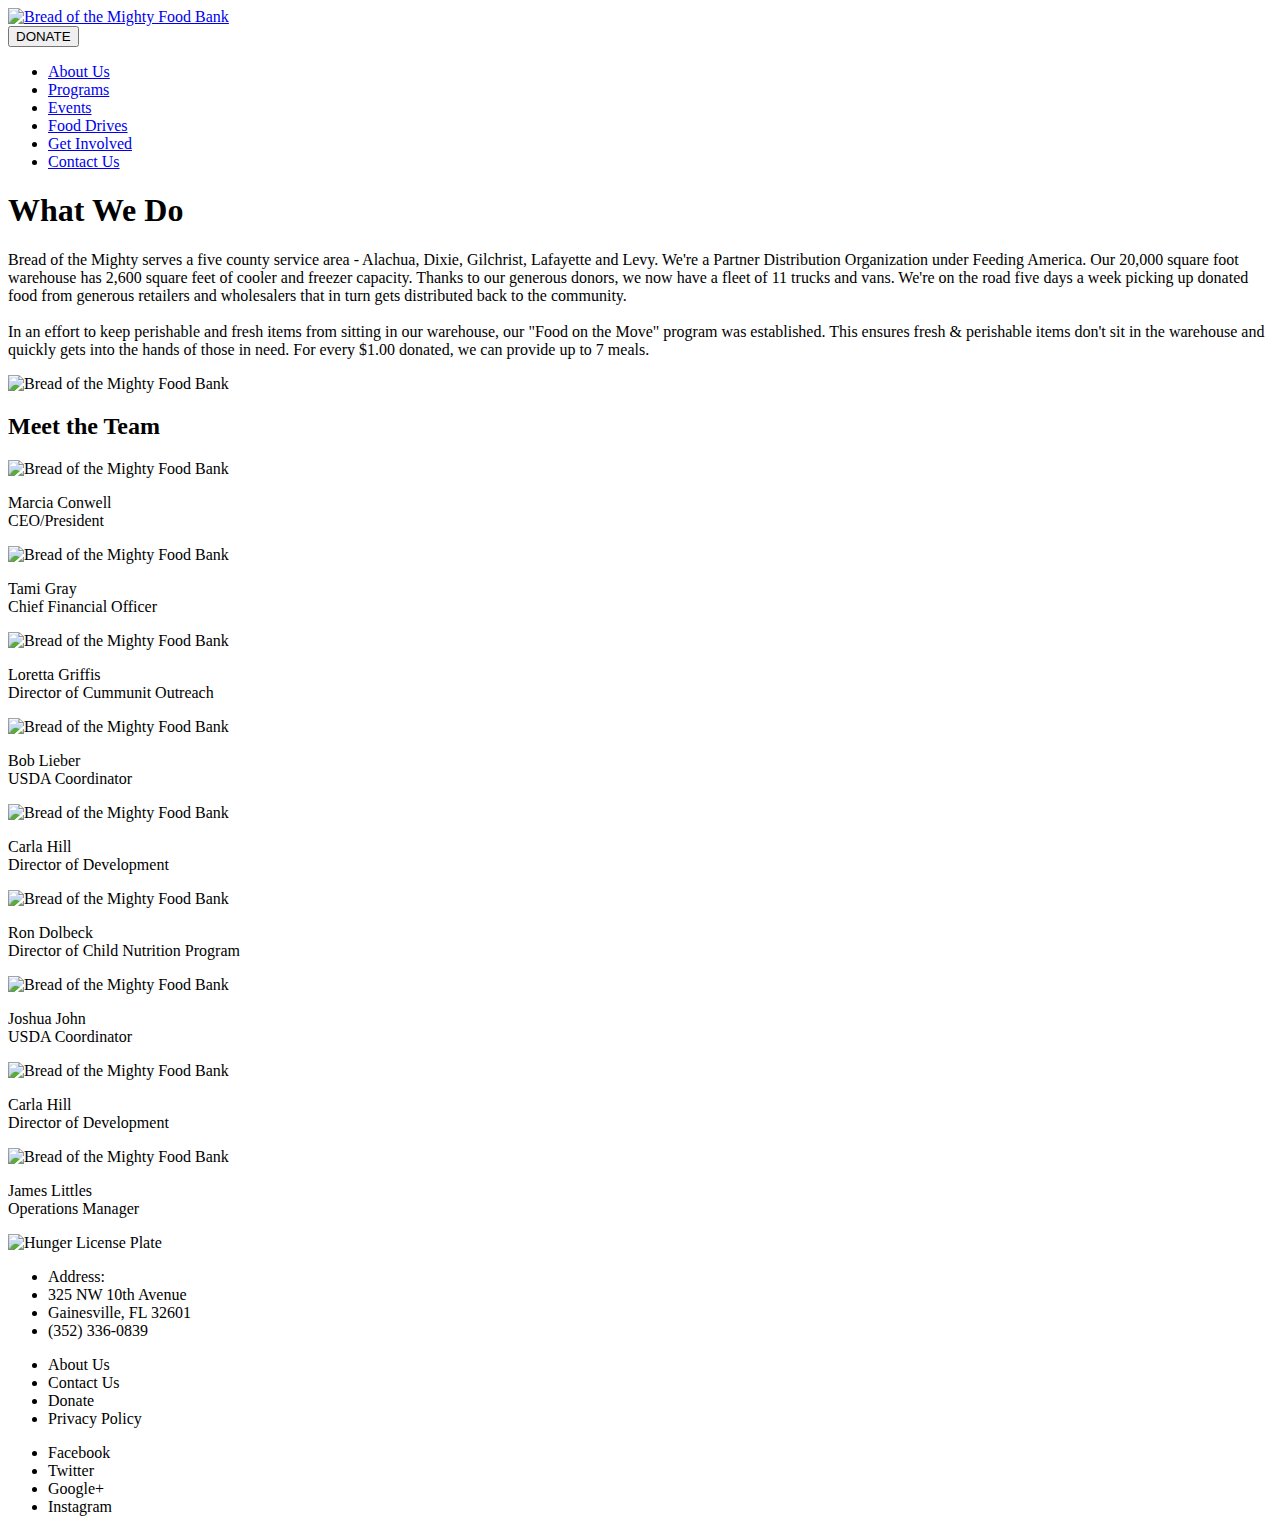
==== public/html/about_us.html @ adbfc0cf "added basic html and styling for index.html and about_us.html." ====
<html>
<head>
	<meta charset="UTF-8">
	<meta name="viewport" content="width=device-width, initial-scale=1">
	<meta name="format-detection" content="telephone=no"/>
	<title>Bread of the Mighty Food Bank</title>
	<link href='https://fonts.googleapis.com/css?family=Kameron:400,700' rel='stylesheet' type='text/css'>
	<link href='https://fonts.googleapis.com/css?family=PT+Sans:400,400italic,700,700italic' rel='stylesheet' type='text/css'>
	<link href='https://fonts.googleapis.com/css?family=Lato:400,100,300' rel='stylesheet' type='text/css'>
	<link rel="stylesheet" href="https://maxcdn.bootstrapcdn.com/font-awesome/4.4.0/css/font-awesome.min.css">
	<link rel="stylesheet" href="style.css">

</head>
<body>

	<!--  Header  -->

	<header>
		<div class="wrapper">
			<a href="index.html" id="main-logo"><img src="img/bread_of_the_mighty_logo.png" alt="Bread of the Mighty Food Bank"></a>
			<div class="donate-button-div">
				<button class="donate-button">DONATE</button>
			</div>
		</div>
	</header>

	<!--  Navbar  -->

	<nav>
		<div class="wrapper">
			<ul>
				<li><a href="about_us.html">About Us</a></li>
				<li><a href="programs.html">Programs</a></li>
				<li><a href="events.html">Events</a></li>
				<li><a href="food-drives.html">Food Drives</a></li>
				<li><a href="get_involved.html">Get Involved</a></li>
				<li><a href="contact_us.html">Contact Us</a></li>
			</ul>
		</div>
	</nav>

<!-- Main -->
  <main class="about-main">
    <div class="about-main-wrapper">
      <h1>What We Do</h1>
      <div class="what-we-do">
        <p>Bread of the Mighty serves a five county service area -  Alachua, Dixie, Gilchrist, Lafayette and Levy.  We're a Partner Distribution Organization under Feeding America.  Our 20,000 square foot warehouse has 2,600 square feet of cooler and freezer capacity.  Thanks to our generous donors, we now have a fleet of 11 trucks and vans.  We're on the road five days a week picking up donated food from generous retailers and wholesalers that in turn gets distributed back to the community.<br><br>In an effort to keep perishable and fresh items from sitting in our warehouse, our "Food on the Move" program was established.  This ensures fresh & perishable items don't sit in the warehouse and quickly gets into the hands of those in need. For every $1.00 donated, we can provide up to 7 meals.</p>
        <img src="img/about_map.png" alt="Bread of the Mighty Food Bank"></a>
      </div>
    </div>

      <!-- Meet The Team -->
      <div class="meet-team">
        <h2>Meet the Team</h2>
        <div class="meet-team-row">

          <div class="person1">
            <img src="img/person8.png" alt="Bread of the Mighty Food Bank">
            <p>Marcia Conwell<br>CEO/President<p>
          </div>
          <div class="person1">
            <img src="img/person3.png" alt="Bread of the Mighty Food Bank">
            <p>Tami Gray<br>Chief Financial Officer<p>
          </div>
          <div class="person1">
            <img src="img/person9.png" alt="Bread of the Mighty Food Bank">
            <p>Loretta Griffis<br>Director of Cummunit Outreach<p>
          </div>
        </div>


        <div class="meet-team-row">

          <div class="person1">
            <img src="img/person6.png" alt="Bread of the Mighty Food Bank">
            <p>Bob Lieber<br>USDA Coordinator<p>
          </div>
          <div class="person1">
            <img src="img/person4.png" alt="Bread of the Mighty Food Bank">
            <p>Carla Hill<br>Director of Development<p>
          </div>
          <div class="person1">
            <img src="img/person2.png" alt="Bread of the Mighty Food Bank">
            <p>Ron Dolbeck<br>Director of Child Nutrition Program<p>
          </div>
        </div>




        <div class="meet-team-row">

          <div class="person1">
            <img src="img/person1.png" alt="Bread of the Mighty Food Bank">
            <p>Joshua John<br>USDA Coordinator<p>
          </div>
          <div class="person1">
            <img src="img/person5.png" alt="Bread of the Mighty Food Bank">
            <p>Carla Hill<br>Director of Development<p>
          </div>
          <div class="person1">
            <img src="img/person7.png" alt="Bread of the Mighty Food Bank">
            <p>James Littles<br>Operations Manager<p>
          </div>
        </div>
      </div>
    </main>






  <!--  Footer-->

  <footer>
    <div class="footer-wrapper">
      <div class="foot-col_1">
        <img src="img/hunger_license_plate.png" alt="Hunger License Plate"  >
      </div>
      <div class="foot-col_2">
        <ul>
          <li>Address:</li>
          <li>325 NW 10th Avenue</li>
          <li>Gainesville, FL 32601</li>
          <li>(352) 336-0839</li>
        </ul>
      </div>
      <div class="foot-col_3">
        <ul>
          <li>About Us</li>
          <li>Contact Us</li>
          <li>Donate</li>
          <li>Privacy Policy</li>
        </ul>
      </div>
      <div class="foot-col_4">
        <ul>
          <li>Facebook</li>
          <li>Twitter</li>
          <li>Google+</li>
          <li>Instagram</li>
        </ul>
      </div>
    </footer>
  </section>
</body>
</html>
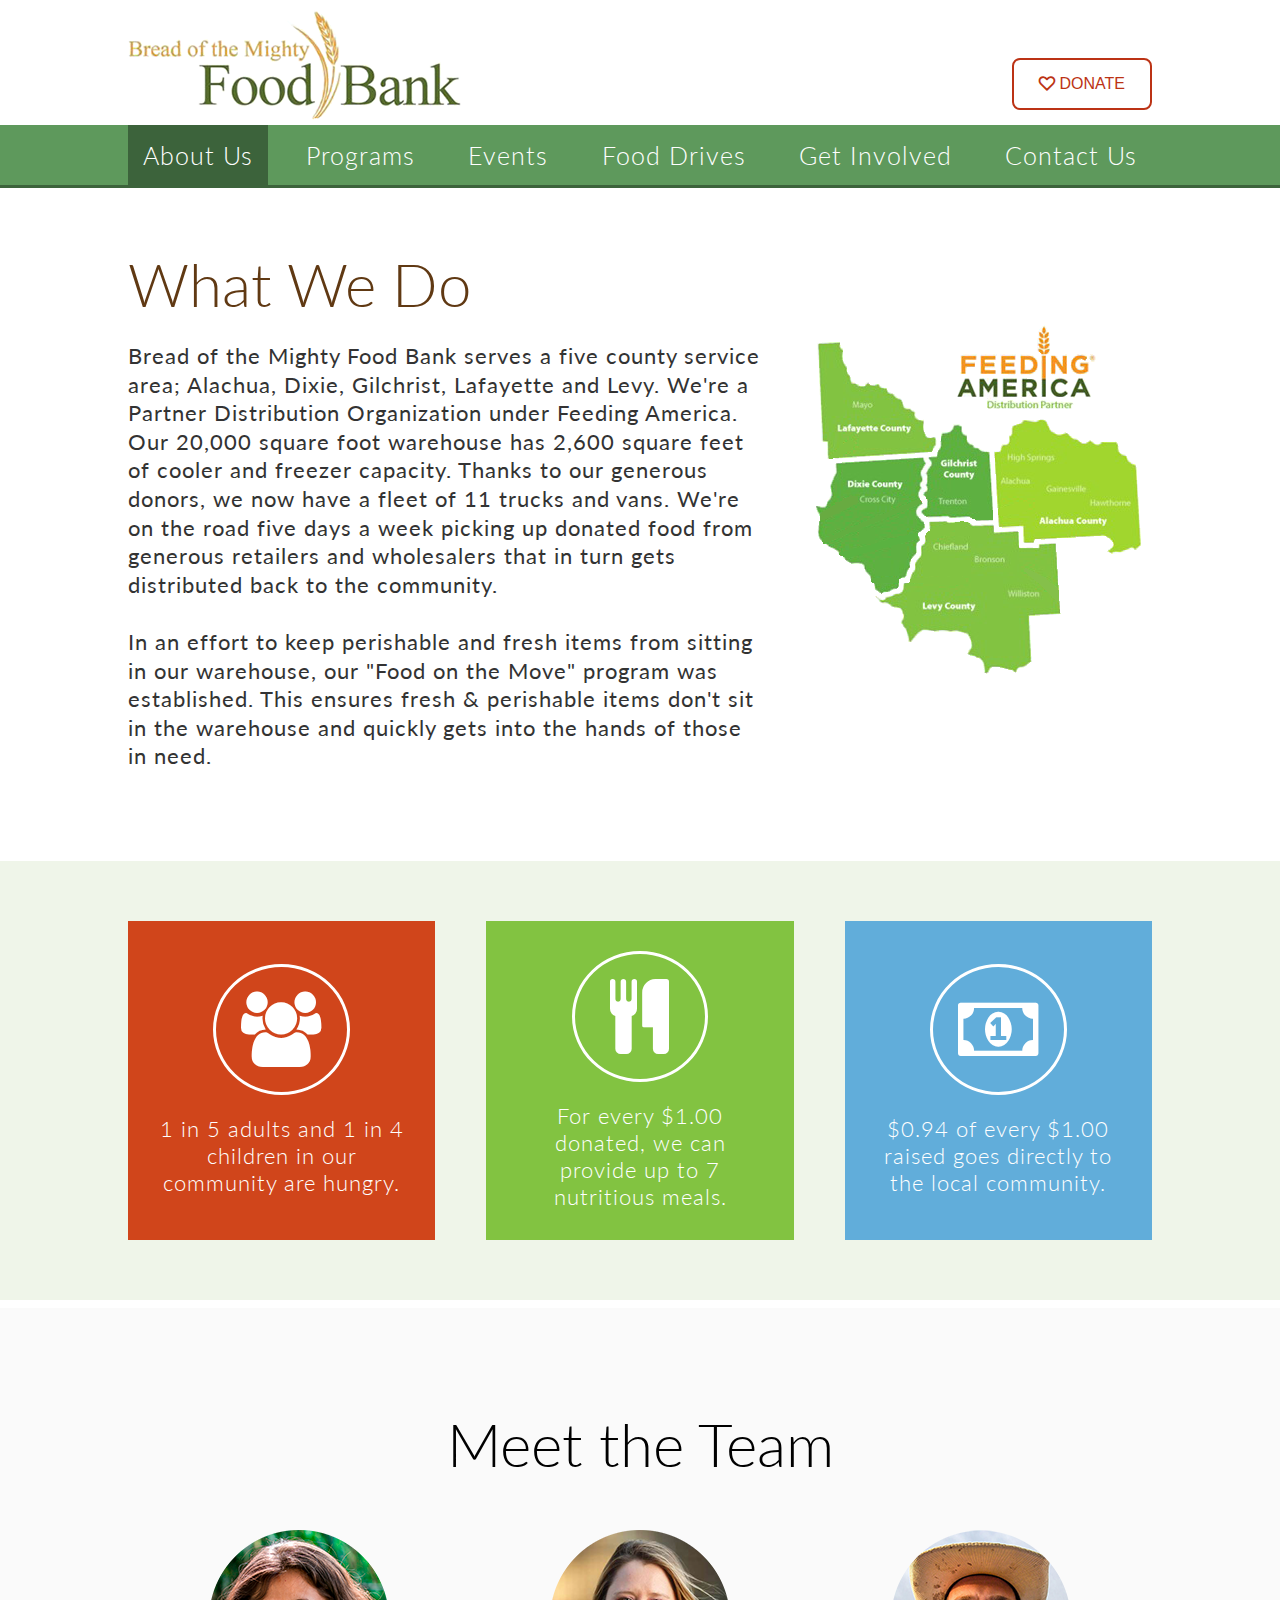
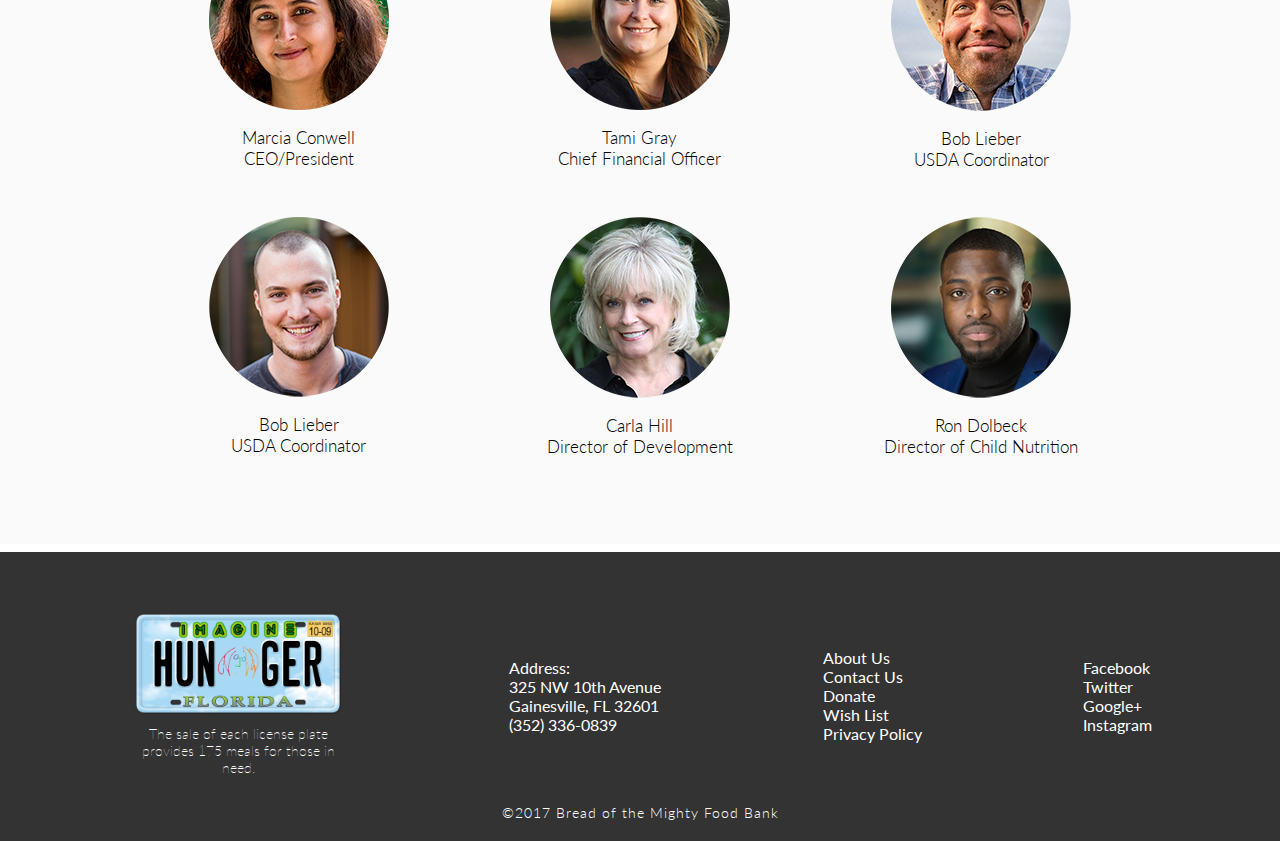
==== commit ae7d19b9: "Added conatct and programs page" ====
--- a/public/html/about_us.html
+++ b/public/html/about_us.html
@@ -3,12 +3,12 @@
 	<meta charset="UTF-8">
 	<meta name="viewport" content="width=device-width, initial-scale=1">
 	<meta name="format-detection" content="telephone=no"/>
-	<title>Bread of the Mighty Food Bank</title>
+	<title>Programs - Bread of the Mighty Food Bank</title>
 	<link href='https://fonts.googleapis.com/css?family=Kameron:400,700' rel='stylesheet' type='text/css'>
 	<link href='https://fonts.googleapis.com/css?family=PT+Sans:400,400italic,700,700italic' rel='stylesheet' type='text/css'>
 	<link href='https://fonts.googleapis.com/css?family=Lato:400,100,300' rel='stylesheet' type='text/css'>
 	<link rel="stylesheet" href="https://maxcdn.bootstrapcdn.com/font-awesome/4.4.0/css/font-awesome.min.css">
-	<link rel="stylesheet" href="style.css">
+	<link rel="stylesheet" href="../css/style.css">
 
 </head>
 <body>
@@ -16,10 +16,10 @@
 	<!--  Header  -->
 
 	<header>
-		<div class="wrapper">
-			<a href="index.html" id="main-logo"><img src="img/bread_of_the_mighty_logo.png" alt="Bread of the Mighty Food Bank"></a>
+		<div class="header-wrapper">
+			<a href="index.html" id="main-logo"><img src="../img/logo110.png" alt="Bread of the Mighty Food Bank"></a>
 			<div class="donate-button-div">
-				<button class="donate-button">DONATE</button>
+				<button class="donate-button"><i class="fa fa-heart-o" aria-hidden="true"></i>DONATE</button>
 			</div>
 		</div>
 	</header>
@@ -27,9 +27,9 @@
 	<!--  Navbar  -->
 
 	<nav>
-		<div class="wrapper">
+		<div class="nav-wrapper">
 			<ul>
-				<li><a href="about_us.html">About Us</a></li>
+				<li class="nav-current"><a href="about_us.html">About Us</a></li>
 				<li><a href="programs.html">Programs</a></li>
 				<li><a href="events.html">Events</a></li>
 				<li><a href="food-drives.html">Food Drives</a></li>
@@ -39,15 +39,35 @@
 		</div>
 	</nav>
 
-<!-- Main -->
-  <main class="about-main">
-    <div class="about-main-wrapper">
-      <h1>What We Do</h1>
-      <div class="what-we-do">
-        <p>Bread of the Mighty serves a five county service area -  Alachua, Dixie, Gilchrist, Lafayette and Levy.  We're a Partner Distribution Organization under Feeding America.  Our 20,000 square foot warehouse has 2,600 square feet of cooler and freezer capacity.  Thanks to our generous donors, we now have a fleet of 11 trucks and vans.  We're on the road five days a week picking up donated food from generous retailers and wholesalers that in turn gets distributed back to the community.<br><br>In an effort to keep perishable and fresh items from sitting in our warehouse, our "Food on the Move" program was established.  This ensures fresh & perishable items don't sit in the warehouse and quickly gets into the hands of those in need. For every $1.00 donated, we can provide up to 7 meals.</p>
-        <img src="img/about_map.png" alt="Bread of the Mighty Food Bank"></a>
+  <!-- Main -->
+
+    <main class="about-main">
+      <div class="about-main-wrapper">
+        <h1>What We Do</h1>
+        <div class="what-we-do">
+          <p>Bread of the Mighty Food Bank serves a five county service area; Alachua, Dixie, Gilchrist, Lafayette and Levy.  We're a Partner Distribution Organization under Feeding America.  Our 20,000 square foot warehouse has 2,600 square feet of cooler and freezer capacity.  Thanks to our generous donors, we now have a fleet of 11 trucks and vans.  We're on the road five days a week picking up donated food from generous retailers and wholesalers that in turn gets distributed back to the community.<br><br>In an effort to keep perishable and fresh items from sitting in our warehouse, our "Food on the Move" program was established.  This ensures fresh & perishable items don't sit in the warehouse and quickly gets into the hands of those in need.</p>
+          <img src="../img/about_map.png" alt="Bread of the Mighty Food Bank"></a>
+        </div>
       </div>
-    </div>
+    </main>
+
+
+    <section class="stats">
+      <div class="stats-wrapper">
+        <div class="stats-1">
+          <p><i class="fa fa-users" aria-hidden="true"></i><br>1 in 5 adults and 1 in 4 children in our community are hungry.</p>
+        </div>
+        <div class="stats-2">
+          <p><i class="fa fa-cutlery" aria-hidden="true"></i><br>For every $1.00 donated, we can provide up to 7 nutritious meals.</p>
+        </div>
+        <div class="stats-3">
+          <p><i class="fa fa-money" aria-hidden="true"></i><br>$0.94 of every $1.00 raised goes directly to the local community.</p>
+        </div>
+      </div>
+    </section>
+
+
+
 
       <!-- Meet The Team -->
       <div class="meet-team">
@@ -55,16 +75,16 @@
         <div class="meet-team-row">
 
           <div class="person1">
-            <img src="img/person8.png" alt="Bread of the Mighty Food Bank">
+            <img src="../img/person9.png" alt="Bread of the Mighty Food Bank">
             <p>Marcia Conwell<br>CEO/President<p>
           </div>
           <div class="person1">
-            <img src="img/person3.png" alt="Bread of the Mighty Food Bank">
+            <img src="../img/person3.png" alt="Bread of the Mighty Food Bank">
             <p>Tami Gray<br>Chief Financial Officer<p>
           </div>
           <div class="person1">
-            <img src="img/person9.png" alt="Bread of the Mighty Food Bank">
-            <p>Loretta Griffis<br>Director of Cummunit Outreach<p>
+            <img src="../img/person6.png" alt="Bread of the Mighty Food Bank">
+            <p>Bob Lieber<br>USDA Coordinator<p>
           </div>
         </div>
 
@@ -72,77 +92,81 @@
         <div class="meet-team-row">
 
           <div class="person1">
-            <img src="img/person6.png" alt="Bread of the Mighty Food Bank">
+            <img src="../img/person1.png" alt="Bread of the Mighty Food Bank">
             <p>Bob Lieber<br>USDA Coordinator<p>
           </div>
           <div class="person1">
-            <img src="img/person4.png" alt="Bread of the Mighty Food Bank">
+            <img src="../img/person4.png" alt="Bread of the Mighty Food Bank">
             <p>Carla Hill<br>Director of Development<p>
           </div>
           <div class="person1">
-            <img src="img/person2.png" alt="Bread of the Mighty Food Bank">
-            <p>Ron Dolbeck<br>Director of Child Nutrition Program<p>
+            <img src="../img/person2.png" alt="Bread of the Mighty Food Bank">
+            <p>Ron Dolbeck<br>Director of Child Nutrition<p>
           </div>
         </div>
 
 
 
 
-        <div class="meet-team-row">
+        <!--<div class="meet-team-row">
 
           <div class="person1">
-            <img src="img/person1.png" alt="Bread of the Mighty Food Bank">
+            <img src="../img/person1.png" alt="Bread of the Mighty Food Bank">
             <p>Joshua John<br>USDA Coordinator<p>
           </div>
           <div class="person1">
-            <img src="img/person5.png" alt="Bread of the Mighty Food Bank">
+            <img src="../img/person5.png" alt="Bread of the Mighty Food Bank">
             <p>Carla Hill<br>Director of Development<p>
           </div>
           <div class="person1">
-            <img src="img/person7.png" alt="Bread of the Mighty Food Bank">
+            <img src="../img/person7.png" alt="Bread of the Mighty Food Bank">
             <p>James Littles<br>Operations Manager<p>
           </div>
-        </div>
+        </div>-->
       </div>
-    </main>
 
 
 
 
 
 
-  <!--  Footer-->
 
-  <footer>
-    <div class="footer-wrapper">
-      <div class="foot-col_1">
-        <img src="img/hunger_license_plate.png" alt="Hunger License Plate"  >
+    <footer>
+      <div class="footer-wrapper">
+        <div class="foot-col_1">
+          <img src="../img/hunger_license_plate.png" alt="Hunger License Plate" >
+          <p>The sale of each license plate provides 175 meals for those in need.
+        </div>
+        <div class="foot-col_2">
+          <ul>
+            <li>Address:</li>
+            <li>325 NW 10th Avenue</li>
+            <li>Gainesville, FL 32601</li>
+            <li>(352) 336-0839</li>
+          </ul>
+        </div>
+        <div class="foot-col_3">
+          <ul>
+            <li>About Us</li>
+            <li>Contact Us</li>
+            <li>Donate</li>
+            <li>Wish List</li>
+            <li>Privacy Policy</li>
+          </ul>
+        </div>
+        <div class="foot-col_4">
+          <ul>
+            <li>Facebook</li>
+            <li>Twitter</li>
+            <li>Google+</li>
+            <li>Instagram</li>
+          </ul>
+        </div>
       </div>
-      <div class="foot-col_2">
-        <ul>
-          <li>Address:</li>
-          <li>325 NW 10th Avenue</li>
-          <li>Gainesville, FL 32601</li>
-          <li>(352) 336-0839</li>
-        </ul>
-      </div>
-      <div class="foot-col_3">
-        <ul>
-          <li>About Us</li>
-          <li>Contact Us</li>
-          <li>Donate</li>
-          <li>Privacy Policy</li>
-        </ul>
-      </div>
-      <div class="foot-col_4">
-        <ul>
-          <li>Facebook</li>
-          <li>Twitter</li>
-          <li>Google+</li>
-          <li>Instagram</li>
-        </ul>
+      <div class="copyright-wrapper">
+        <p>&copy;2017 Bread of the Mighty Food Bank</p>
       </div>
     </footer>
-  </section>
-</body>
-</html>
+
+    </body>
+    </html>
--- a/public/css/style.css
+++ b/public/css/style.css
@@ -0,0 +1,793 @@
+
+
+
+
+body{
+  margin: 0px;
+  padding: 0px;
+  max-width: 100%;
+}
+
+img {
+  max-width: 100%;
+  margin: 0px;
+  padding: 0px;
+}
+
+ul{
+margin: 0;
+padding: 0px;
+}
+
+
+/*
+=================================
+Header
+=================================
+*/
+header {
+  margin-top: 10px;
+  margin-bottom: 5px;
+}
+.header-wrapper {
+  display: flex;
+  width: 80%;
+  margin: 0 auto;
+}
+.donate-button {
+  /*background-color: #d0451b;*/
+  background-color: #fff;
+  border: 2px solid #bc3315;
+  color: #bc3315;
+  padding: 15px 25px;
+  text-align: center;
+  text-decoration: none;
+  outline: none;
+  border-radius: 8px;
+  font-size: 16px;
+  cursor: pointer;
+}
+.donate-button:hover {
+   background-color: #d0451b;
+   color: white;
+}
+.donate-button:active {
+   background-color: #bc3315;
+}
+#main-logo {
+  margin-right: auto;
+}
+.donate-button-div {
+  display: flex;
+  align-items: flex-end;
+  padding-bottom: 10px;
+}
+.donate-button i {
+  padding-right: 5px;
+  font-weight: bold;
+}
+@media screen and (max-width: 700px) {
+   #main-logo {
+       margin: 0 auto;
+    }
+}
+@media screen and (max-width: 700px) {
+   .donate-button {
+       margin: 0 auto;
+       width: 100%;
+       margin-top: 15px;
+    }
+}
+@media screen and (max-width: 700px) {
+   .header-wrapper {
+       flex-direction: column;
+
+    }
+}
+
+/*
+================================
+Navbar
+================================
+*/
+nav {
+  background-color: #5e995c;
+/*background-color: #5b866b;*/
+width: 100%;
+/*border-bottom: 3px solid #006d05;*/
+border-bottom: 3px solid #3c633b;
+}
+.nav-wrapper {
+  width: 80%;
+  margin: 0 auto;
+}
+nav ul {
+  display: flex;
+  list-style: none;
+  padding: 0px;
+  justify-content: space-between;
+}
+@media screen and (max-width: 1150px) {
+   nav ul {
+       flex-direction: column;
+}
+}
+nav li{
+  font-size: 25px;
+  color: white;
+  font-family: "Lato";
+  font-weight: 300;
+  letter-spacing: 1px;
+  padding: 15;
+}
+nav li:active {
+  color: fff;
+  background-color: #3c633b;
+}
+@media screen and (max-width: 1150px) {
+   nav li {
+       border-bottom: 1px solid #006d05;
+       text-align: center;
+       }
+}
+nav li:last-child {
+  border-bottom: none;
+}
+nav a {
+  text-decoration: none;
+  color: white;
+}
+@media screen and (min-width: 1150px) {
+  .nav-current {
+    background-color: #3c633b;
+  }
+}
+/*nav a:hover {
+    color: #006d05;
+}*/
+
+/*
+=================================
+Main
+=================================
+*/
+.home-main {
+  background-image:
+    linear-gradient(
+      rgba(0, 0, 0, 0.2),
+      rgba(0, 0, 0, 0.2)
+    ),
+  url('../img/pear.png');
+  background-repeat: no-repeat;
+  background-size: cover;
+  height: 600px;
+  align-items: center;
+  background-position: center;
+  background-attachment: fixed;
+}
+.fi{
+  font-size: 2em;
+  text-align: center;
+}
+.home-main h1 {
+  font-family: "Lato";
+  color: white;
+  font-size: 2em;
+  letter-spacing: 2px;
+  word-spacing: 5px;
+  margin-bottom: 20px;
+  margin-top: 0px;
+  padding-top: 170px;
+}
+.home-main p {
+  color: white;
+  font-family: "Lato";
+}
+
+/*
+===============================
+Signup
+===============================
+*/
+.signup {
+  width: 100%;
+  height: 325px;
+  /*background-color: #53682b; */
+  /*background-color: #5b866b;*/
+  background-color: #5e995c;
+  margin-top: 8px;
+
+}
+.signup-wrapper{
+  width: 80%;
+  margin: 0 auto;
+  text-align: center;
+}
+.signup-wrapper h2{
+	margin-top: 0px;
+	padding-top: 50px;
+	font-size: 50px;
+	color: white;
+	font-family: "Lato";
+	font-weight: 300;
+	text-align: center;
+	letter-spacing: 1px;
+}
+.signup form {
+  padding-bottom: 40px;
+
+}
+.signup input[type=email] {
+    width: 50%;
+    padding: 16px 20px;
+    margin: 8px 8px;
+    box-sizing: border-box;
+    border: none;
+    background-color: #fff;
+    color: grey;
+    font-size: 16px;
+
+}
+input[type=submit] {
+    background-color: #e98300;
+    border: none;
+    color: white;
+    padding: 16px 32px;
+    text-decoration: none;
+    margin: 4px 2px;
+    cursor: pointer;
+     font-size: 16px;
+}
+
+/*
+===============================
+Home About
+===============================
+*/
+.home-about{
+  background-color: #eee;
+  margin-top: 8px;
+}
+.home-about-wrapper{
+  width: 80%;
+  margin: 0 auto;
+  text-align: center;
+}
+.home-about-wrapper p {
+  color: #333333;
+  padding: 65px;
+  font-size: 26px;
+  margin: 0px;
+  font-family: "Lato";
+}
+@media screen and (max-width: 700px) {
+   .home-about p {
+       padding-left: 0px;
+       padding-right: 0px;
+    }
+}
+
+/*
+================================
+Partners
+==================================
+*/
+.partners{
+  background-color: #fafafa;
+  margin-top: 8px;
+  padding-bottom: 60px;
+}
+.partners-wrapper{
+  width: 80%;
+  margin: 0 auto;
+  text-align: center;
+}
+.partners-wrapper h2 {
+  font-family: "Lato";
+  color: #333333;
+  padding: 50px;
+  font-size: 40px;
+  margin: 0px;
+}
+.partners-flex {
+  display: flex;
+  flex-wrap: wrap;
+  align-items: center;
+  justify-content: space-around;
+}
+.partners-flex img {
+  max-width: 150px;
+  padding: 20px 30px;
+
+
+}
+@media screen and (max-width: 1000px) {
+   .partners-flex  {
+      justify-content:  center;
+      padding-bottom: 30px
+    }
+}
+@media screen and (max-width: 700px) {
+   .partners-flex  {
+      flex-direction: column-reverse;
+      padding-bottom: 30px
+    }
+}
+
+/*
+===================================
+Footer
+===================================
+*/
+footer{
+
+  width: 100%;
+  background-color: #333333;
+  margin-top: 8px;
+}
+.footer-wrapper{
+  width: 80%;
+  margin: 0 auto;
+  padding-top: 50px;
+  display: flex;
+  flex-wrap: wrap;
+  justify-content: space-between;
+  align-items: center;
+  font-size: 10px;
+}
+.foot-col_1 {
+  max-width: 220px;
+}
+footer ul {
+  list-style: none;
+}
+footer li {
+  color: white;
+  font-size: 16px;
+  font-family: "Lato";
+}
+.foot-col_1 p {
+  color: fff;
+  font-family: "Lato";
+  font-size: 14px;
+  font-weight: 100;
+  margin-top: 0px;
+  text-align: center;
+}
+.copyright-wrapper {
+  width: 80%;
+  margin: 0 auto;
+  text-align: center;
+}
+.copyright-wrapper p {
+  color: ffffff;
+  font-family: "Lato";
+  font-size: 14px;
+  font-weight: 300;
+  padding-bottom: 20px;
+  margin-bottom: 0px;
+  letter-spacing: 1px;
+}
+@media screen and (max-width: 700px) {
+   .footer-wrapper  {
+      flex-direction: column-reverse;
+      padding-bottom: 30px
+    }
+}
+.foot-row {
+  display: flex;
+  width: 50%;
+
+}
+@media screen and (max-width: 700px) {
+   .foot-row  {
+      width: 100%;
+      justify-content: space-around;;
+      padding: 0px;
+      margin-bottom: 30px;
+    }
+    .foot-ul {
+      padding: 0px;
+    }
+}
+.social {
+  text-align: center;
+  color: fff;
+  font-size: 50px;
+}
+.pr25 {
+  padding-right: 25px;
+}
+@media screen and (max-width: 700px) {
+   .foot-col_2  {
+      display: none;
+    }
+}
+.fa-facebook {
+  color: #425f9c;
+}
+.fa-twitter {
+  color: #52b3da;
+}
+.fa-google-plus {
+  color: #db4437;
+}
+.fa-instagram {
+  color: black;
+}
+/*
+================================
+================================
+About Us Page
+================================
+================================
+*/
+.about-main-wrapper {
+  width: 80%;
+  margin: 0 auto;
+  padding-bottom: 30px;
+}
+.about-main-wrapper h1 {
+
+  font-family: "Lato";
+  color: #603913;
+  /*color: #416721:*/
+  font-size: 60px;
+  font-weight: 300;
+  margin-top:60px;
+  margin-bottom: 0px;
+}
+.what-we-do {
+  display: flex;
+
+  align-items: flex-start;
+  padding-bottom: 30px;
+}
+.about-main-wrapper p {
+  font-family: "Lato";
+  font-size: 22px;
+  color: #333333;
+  letter-spacing: 1px;
+  line-height: 130%;
+  padding-right: 40px;
+}
+.about-main-wrapper img {
+  ;
+}
+@media screen and (max-width: 1000px) {
+   .what-we-do  {
+      flex-direction: column-reverse;
+      padding-bottom: 30px
+    }
+}
+@media screen and (max-width: 1000px) {
+   .about-main-wrapper p   {
+      padding-right: 0px;
+      text-align: center;
+    }
+}
+@media screen and (max-width: 1000px) {
+   .about-main-wrapper img   {
+      margin: 0 auto;
+    }
+}
+@media screen and (max-width: 1000px) {
+   .about-main-wrapper h1   {
+      text-align: center;
+    }
+}
+
+/*
+=======================================
+Stats
+=======================================
+*/
+.stats {
+  background-color: #eff5e9;
+  margin-top: 8px;
+}
+.stats-wrapper {
+  width: 80%;
+  margin: 0 auto;
+  display: flex;
+  flex-wrap: wrap;
+  justify-content: space-between;
+  padding-bottom: 60px;
+  padding-top: 60px;
+  text-align: center;
+
+}
+.stats-wrapper p {
+  font-family: "Lato";
+  font-size: 22px;
+  font-weight: 300;
+  color: #fff;
+  padding: 30px;
+  letter-spacing: 1px;
+  margin: 0px;
+
+}
+.stats-1 {
+  width: 30%;
+
+  background-color: #d0451b;
+  display: flex;
+  align-items: center;
+}
+.fa-money {
+  font-size: 75px;
+  border: 3px solid #fff;
+  border-radius: 50%;
+  padding: 25px;
+  margin-bottom: 20px;
+}
+.stats-2 {
+  width: 30%;
+  background-color: #82c341;
+  display: flex;
+  align-items: center;
+}
+.fa-users {
+  font-size: 75px;
+  border: 3px solid #fff;
+  border-radius: 50%;
+  padding: 25px;
+  margin-bottom: 20px;
+}
+.stats-3 {
+  width: 30%;
+  background-color: #61adda;
+  display: flex;
+  align-items: center;
+}
+.fa-cutlery {
+  font-size: 75px;
+  border: 3px solid #fff;
+  border-radius: 50%;
+  padding: 25px 35px 25px 35px;
+  margin-bottom: 20px;
+
+}
+@media screen and (max-width: 1000px) {
+   .stats-wrapper   {
+      flex-direction: column;
+    }
+}
+@media screen and (max-width: 1000px) {
+   .stats-1, .stats-2, .stats-3 {
+      width: 100%;
+      margin-bottom: 25px;
+
+    }
+}
+
+
+/*Meet the Team*/
+.meet-team {
+  background-color: #fafafa;
+  text-align: center;
+  padding-top: 50px;
+  padding-bottom: 40px;
+  margin-top: 8px;
+
+}
+.meet-team-row {
+  display: flex;
+  justify-content: space-around;
+  width:80%;
+  margin: 0 auto;
+  padding-bottom: 30px;
+}
+.meet-team h2 {
+  font-family: "Lato";
+  font-size: 60px;
+  font-weight: 300;
+}
+.meet-team p {
+  font-family: "Lato";
+  font-size: 17px;
+  font-weight: 300;
+}
+.person1 {
+  width: 30%;
+}
+
+/*
+===================================
+Programs Page
+===================================
+*/
+.programs-main-wrapper {
+  width: 80%;
+  margin: 0 auto;
+  border-bottom: 1px solid lightgrey;
+}
+.programs-main-wrapper h1 {
+  font-family: "Lato";
+  color: #603913;
+  /*color: #416721:*/
+  font-size: 60px;
+  font-weight: 300;
+  margin-top:60px;
+  margin-bottom: 0px;
+}
+.kids-cafe-image {
+  width: 300px;
+}
+.kids-cafe {
+  display: flex;
+  align-items: flex-start;
+  padding-bottom: 50px;
+  padding-top: 50px;
+}
+.programs-main-wrapper p {
+  font-family: "Lato";
+  font-size: 22px;
+  color: #333333;
+  letter-spacing: 1px;
+  line-height: 130%;
+}
+.kids-cafe p {
+  padding-left: 40px;
+  margin: 0px;
+}
+
+
+.summer-food p {
+  padding-right: 40px;
+  margin: 0px;
+  align-self: center;
+}
+.summer-food-image {
+  width: 300px;
+}
+.summer-food {
+  display: flex;
+  align-items: flex-start;
+  padding-bottom: 50px;
+  padding-top: 50px;
+}
+
+
+.gainesville-harvest p {
+  padding-right: 40px;
+  margin: 0px;
+  align-self: center;
+}
+.gainesville-harvest-image {
+  width: 300px;
+}
+.gainesville-harvest {
+  display: flex;
+  align-items: flex-start;
+  padding-bottom: 50px;
+  padding-top: 50px;
+}
+
+
+.snap p {
+  padding-left: 40px;
+  margin: 0px;
+  align-self: center;
+}
+.snap-image {
+  width: 300px;
+}
+.snap {
+  display: flex;
+  align-items: flex-start;
+  padding-bottom: 50px;
+  padding-top: 50px;
+}
+.no-border {
+  border: none;
+}
+
+
+
+
+
+/*
+======================================
+======================================
+Contact Us Page
+======================================
+======================================
+*/
+
+.contact {
+  background-color: #fff;
+}
+.contact-wrapper {
+  width: 80%;
+  margin: auto;
+  display: flex;
+  padding: 30px 0;
+}
+#map {
+  width: 50%;
+  height: 676px;
+  border: 1px solid lightgrey;
+}
+.contact-form {
+  margin-left: 30px;
+  width: 50%;
+}
+.contact h2 {
+  font-family: "Lato";
+  margin: 0;
+  padding-bottom: 8px;
+  /*color: #603913;*/
+  color: #3c633b;
+  font-size: 2em;
+  font-weight: 300;
+
+}
+.contact p {
+  font-family: "Lato";
+  margin: 0;
+  padding-bottom: 15px;
+  color: #333;
+  font-size: 1.1em;
+}
+.contact input[type=email] {
+    width: 100%;
+    padding: 16px 20px;
+    margin: 7px 0px;
+    box-sizing: border-box;
+    border: none;
+    background-color: #ebebeb;
+    color: #333;
+    font-size: 16px;
+}
+.contact input[type=text] {
+    width: 100%;
+    padding: 16px 20px;
+    margin: 7px 0px;
+    box-sizing: border-box;
+    border: none;
+    background-color: #ebebeb;
+    color: #333;
+    font-size: 16px;
+}
+#contact-form textarea {
+  width: 100%;
+  height: 150px;
+  background-color: #ebebeb;
+  border: none;
+  color: #333;
+  font-size: 16px;
+  margin: 8px 0px;
+  padding: 16px 20px;
+}
+#contact-form button{
+	background: #e98300;
+  /*background: #5e995c;*/
+  /*background: #3c633b;*/
+  font-family: "Lato";
+  font-weight: 300;
+	color:#fff;
+	font-size: 30px;
+	border:0;
+	outline: 0;
+	padding: 15px 40px;
+	float: right;
+	line-height: 100%;
+	width: 100%;
+  border-radius: 3px;
+  margin-top: 6px;
+}
+@media screen and (max-width: 1150px) {
+   .contact-wrapper   {
+      flex-direction: column;
+    }
+    #map {
+      width: 100%;
+      height:500px;
+    }
+    .contact-form {
+      width: 100%;
+      margin-left: 0;
+      margin-top: 30px;
+    }
+}
